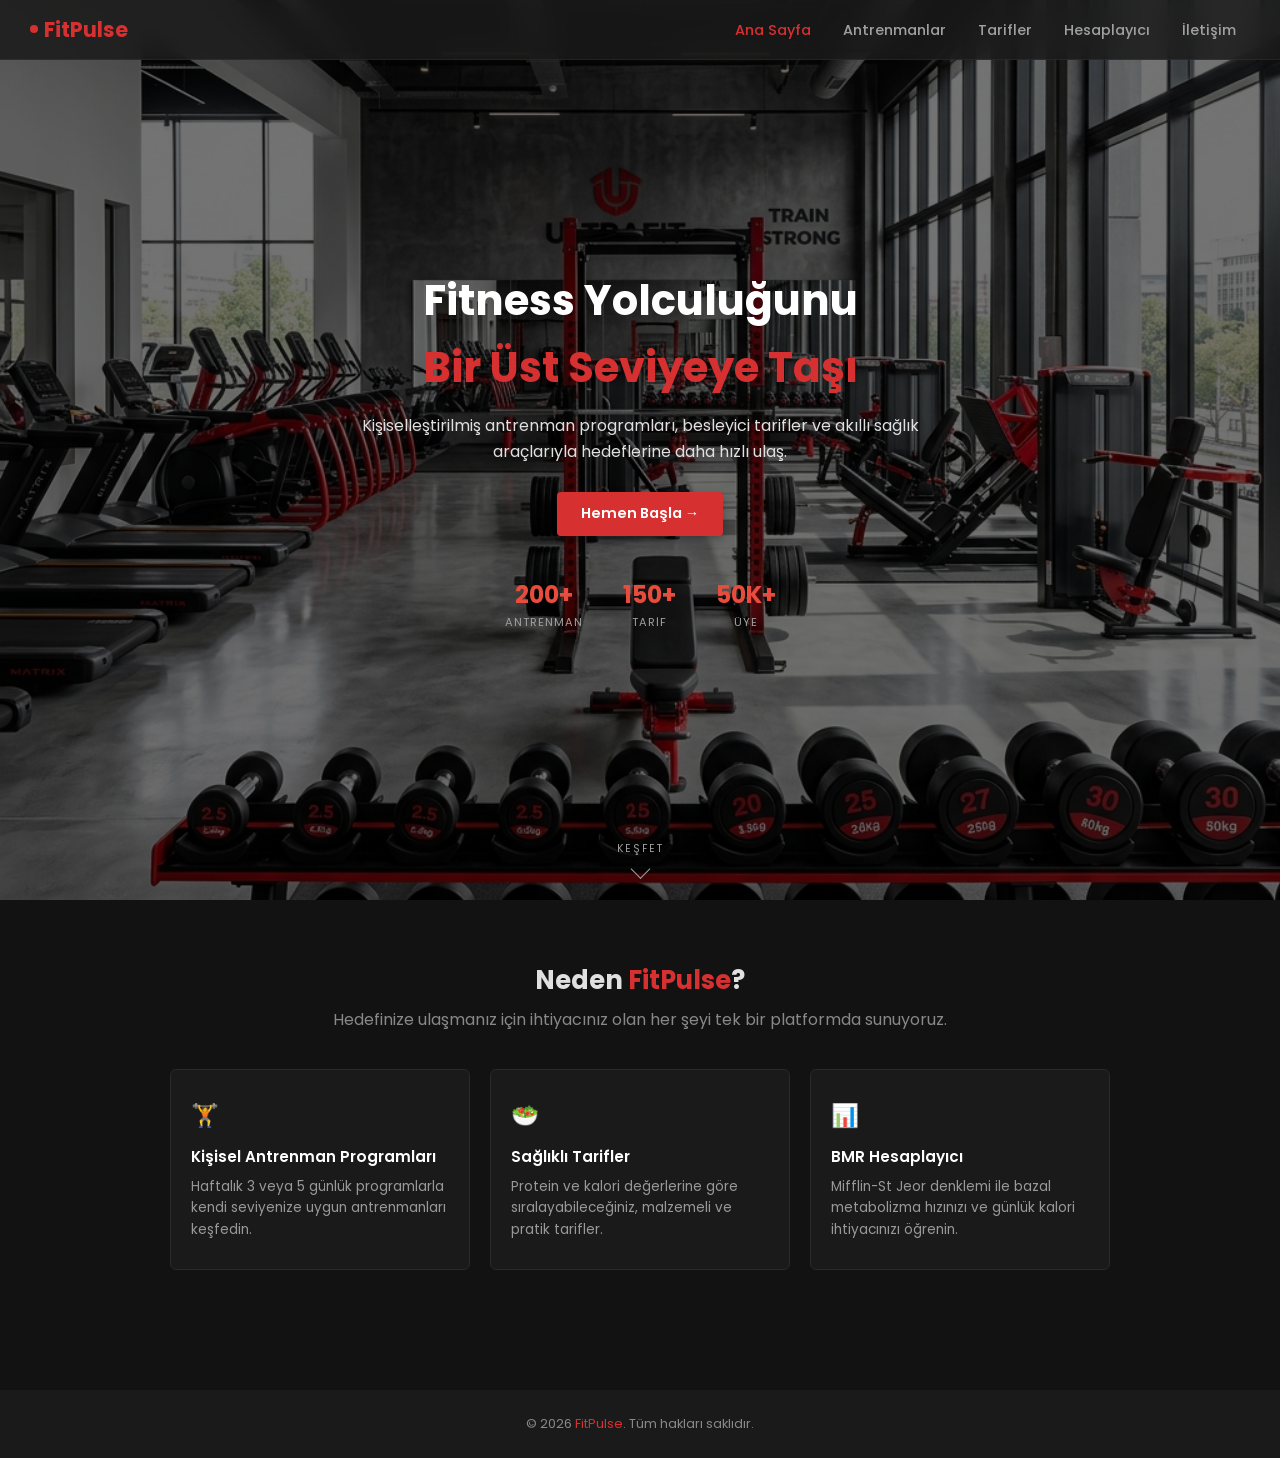
==== index.html @ 90ddde92 "Initial commit: fitness app assignment website" ====
<!DOCTYPE html>
<html lang="tr">
<head>
  <meta charset="UTF-8">
  <meta name="viewport" content="width=device-width, initial-scale=1.0">
  <meta name="description" content="FitPulse — Antrenman programları, sağlıklı tarifler ve sağlık hesaplayıcıları ile fitness yolculuğunuza başlayın.">
  <title>FitPulse — Ana Sayfa</title>
  <link rel="stylesheet" href="style.css">
</head>
<body>

  <!-- NAVBAR -->
  <nav class="navbar" id="navbar">
    <a href="index.html" class="nav-logo">
      <div class="logo-dot"></div>
      FitPulse
    </a>
    <div class="hamburger" id="hamburger">
      <span></span><span></span><span></span>
    </div>
    <ul class="nav-menu" id="navMenu">
      <li><a href="index.html" class="active">Ana Sayfa</a></li>
      <li><a href="workouts.html">Antrenmanlar</a></li>
      <li><a href="recipes.html">Tarifler</a></li>
      <li><a href="calculator.html">Hesaplayıcı</a></li>
      <li><a href="contact.html">İletişim</a></li>
    </ul>
  </nav>

  <!-- HERO -->
  <section class="hero">
    <div class="hero-bg"></div>
    <div class="hero-overlay"></div>
    <div class="hero-content">
      <h1>Fitness Yolculuğunu<br><span class="accent">Bir Üst Seviyeye Taşı</span></h1>
      <p>Kişiselleştirilmiş antrenman programları, besleyici tarifler ve akıllı sağlık araçlarıyla hedeflerine daha hızlı ulaş.</p>
      <a href="workouts.html" class="btn">Hemen Başla →</a>
      <div class="hero-stats">
        <div class="hero-stat">
          <div class="stat-number">200+</div>
          <div class="stat-label">Antrenman</div>
        </div>
        <div class="hero-stat">
          <div class="stat-number">150+</div>
          <div class="stat-label">Tarif</div>
        </div>
        <div class="hero-stat">
          <div class="stat-number">50K+</div>
          <div class="stat-label">Üye</div>
        </div>
      </div>
    </div>
    <a href="#features" class="scroll-indicator">
      <span>Keşfet</span>
      <div class="arrow"></div>
    </a>
  </section>

  <!-- FEATURES SECTION -->
  <section class="features" id="features">
    <div class="container">
      <h2>Neden <span class="accent">FitPulse</span>?</h2>
      <p>Hedefinize ulaşmanız için ihtiyacınız olan her şeyi tek bir platformda sunuyoruz.</p>
      <div class="features-row">
        <div class="feature-card">
          <div class="feature-icon">🏋️</div>
          <h3>Kişisel Antrenman Programları</h3>
          <p>Haftalık 3 veya 5 günlük programlarla kendi seviyenize uygun antrenmanları keşfedin.</p>
        </div>
        <div class="feature-card">
          <div class="feature-icon">🥗</div>
          <h3>Sağlıklı Tarifler</h3>
          <p>Protein ve kalori değerlerine göre sıralayabileceğiniz, malzemeli ve pratik tarifler.</p>
        </div>
        <div class="feature-card">
          <div class="feature-icon">📊</div>
          <h3>BMR Hesaplayıcı</h3>
          <p>Mifflin-St Jeor denklemi ile bazal metabolizma hızınızı ve günlük kalori ihtiyacınızı öğrenin.</p>
        </div>
      </div>
    </div>
  </section>

  <!-- FOOTER -->
  <footer class="footer">
    <p>&copy; 2026 <a href="index.html">FitPulse</a>. Tüm hakları saklıdır.</p>
  </footer>

  <script src="script.js"></script>
</body>
</html>
---- style.css ----
/* === FitPulse - Stil Dosyası (Modüler) === */
@import url('styles/base.css');
@import url('styles/home.css');
@import url('styles/workouts.css');
@import url('styles/recipes.css');
@import url('styles/calculator-contact.css');
@import url('styles/responsive.css');
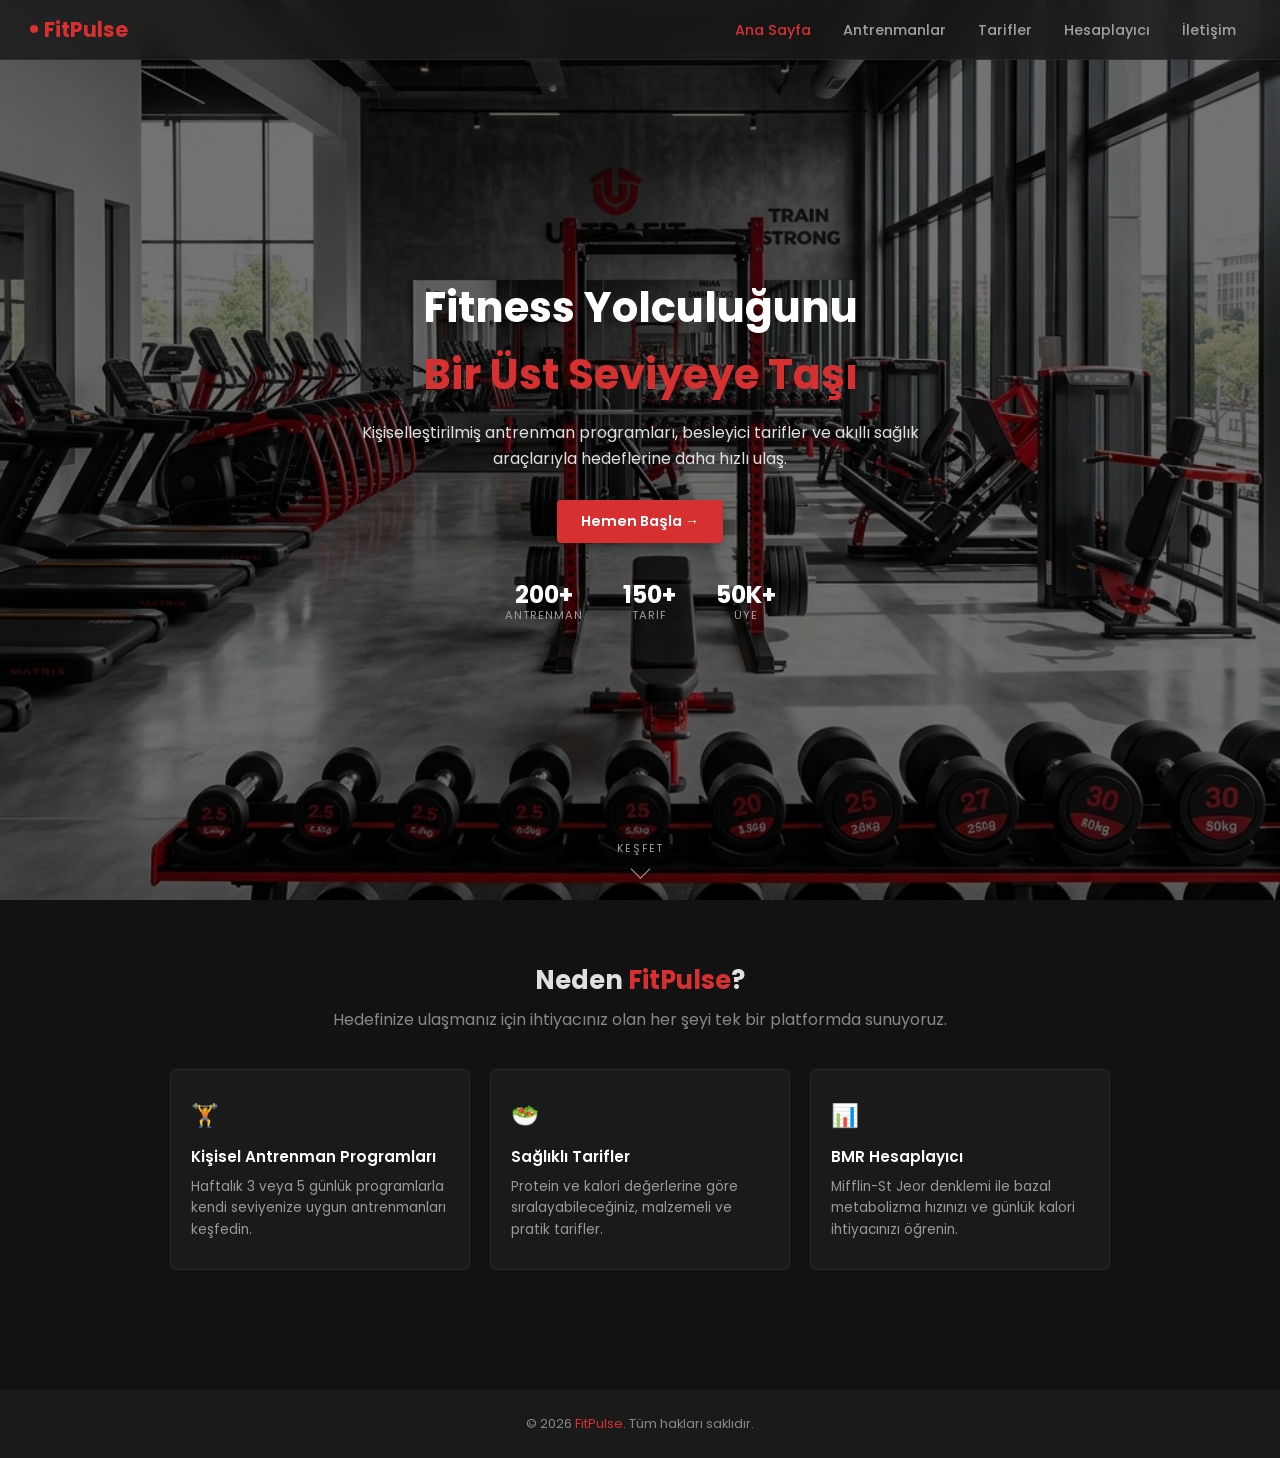
==== commit 0c6e30da: "Refactor code structure for improved readability and maintainability" ====
--- a/index.html
+++ b/index.html
@@ -1,15 +1,18 @@
 <!DOCTYPE html>
 <html lang="tr">
+
 <head>
   <meta charset="UTF-8">
   <meta name="viewport" content="width=device-width, initial-scale=1.0">
-  <meta name="description" content="FitPulse — Antrenman programları, sağlıklı tarifler ve sağlık hesaplayıcıları ile fitness yolculuğunuza başlayın.">
+  <meta name="description"
+    content="FitPulse — Antrenman programları, sağlıklı tarifler ve sağlık hesaplayıcıları ile fitness yolculuğunuza başlayın.">
   <title>FitPulse — Ana Sayfa</title>
   <link rel="stylesheet" href="style.css">
 </head>
+
 <body>
 
-  <!-- NAVBAR -->
+  <!-- Üst menü -->
   <nav class="navbar" id="navbar">
     <a href="index.html" class="nav-logo">
       <div class="logo-dot"></div>
@@ -27,13 +30,14 @@
     </ul>
   </nav>
 
-  <!-- HERO -->
+  <!-- Ana tanıtım alanı -->
   <section class="hero">
     <div class="hero-bg"></div>
     <div class="hero-overlay"></div>
     <div class="hero-content">
       <h1>Fitness Yolculuğunu<br><span class="accent">Bir Üst Seviyeye Taşı</span></h1>
-      <p>Kişiselleştirilmiş antrenman programları, besleyici tarifler ve akıllı sağlık araçlarıyla hedeflerine daha hızlı ulaş.</p>
+      <p>Kişiselleştirilmiş antrenman programları, besleyici tarifler ve akıllı sağlık araçlarıyla hedeflerine daha
+        hızlı ulaş.</p>
       <a href="workouts.html" class="btn">Hemen Başla →</a>
       <div class="hero-stats">
         <div class="hero-stat">
@@ -50,13 +54,15 @@
         </div>
       </div>
     </div>
+
+    <!--scroll-indicator-->
     <a href="#features" class="scroll-indicator">
       <span>Keşfet</span>
       <div class="arrow"></div>
     </a>
   </section>
 
-  <!-- FEATURES SECTION -->
+  <!-- Öne çıkan özellikler -->
   <section class="features" id="features">
     <div class="container">
       <h2>Neden <span class="accent">FitPulse</span>?</h2>
@@ -81,11 +87,12 @@
     </div>
   </section>
 
-  <!-- FOOTER -->
+  <!-- Alt bilgi -->
   <footer class="footer">
     <p>&copy; 2026 <a href="index.html">FitPulse</a>. Tüm hakları saklıdır.</p>
   </footer>
 
   <script src="script.js"></script>
 </body>
-</html>
+
+</html>
--- a/style.css
+++ b/style.css
@@ -1,7 +1,13 @@
-/* === FitPulse - Stil Dosyası (Modüler) === */
+/* === FitPulse ana stil dosyası === */
+/* Ortak temel stiller */
 @import url('styles/base.css');
+/* Ana sayfa stilleri */
 @import url('styles/home.css');
+/* Antrenman sayfası stilleri */
 @import url('styles/workouts.css');
+/* Tarif sayfası stilleri */
 @import url('styles/recipes.css');
+/* Hesaplayıcı ve iletişim stilleri */
 @import url('styles/calculator-contact.css');
-@import url('styles/responsive.css');
+/* Mobil uyumlu ayarlar */
+@import url('styles/responsive.css');
